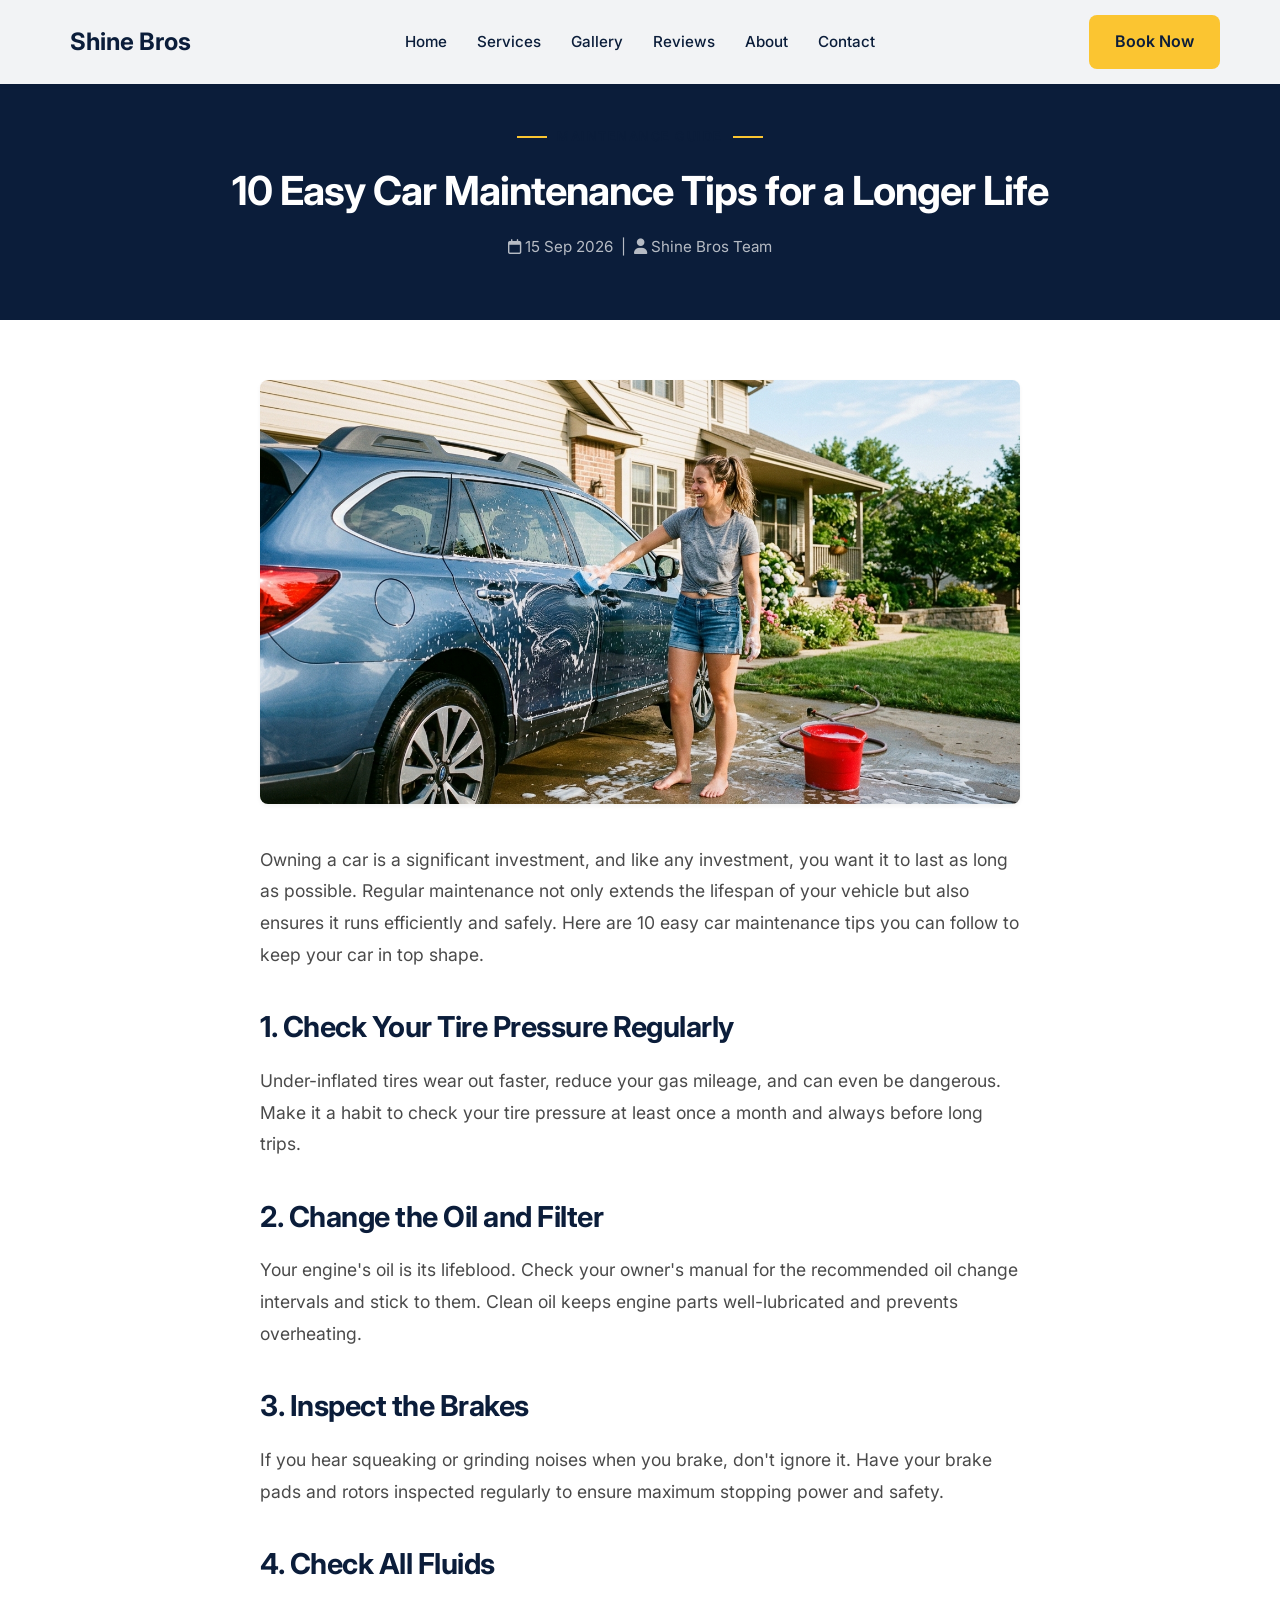
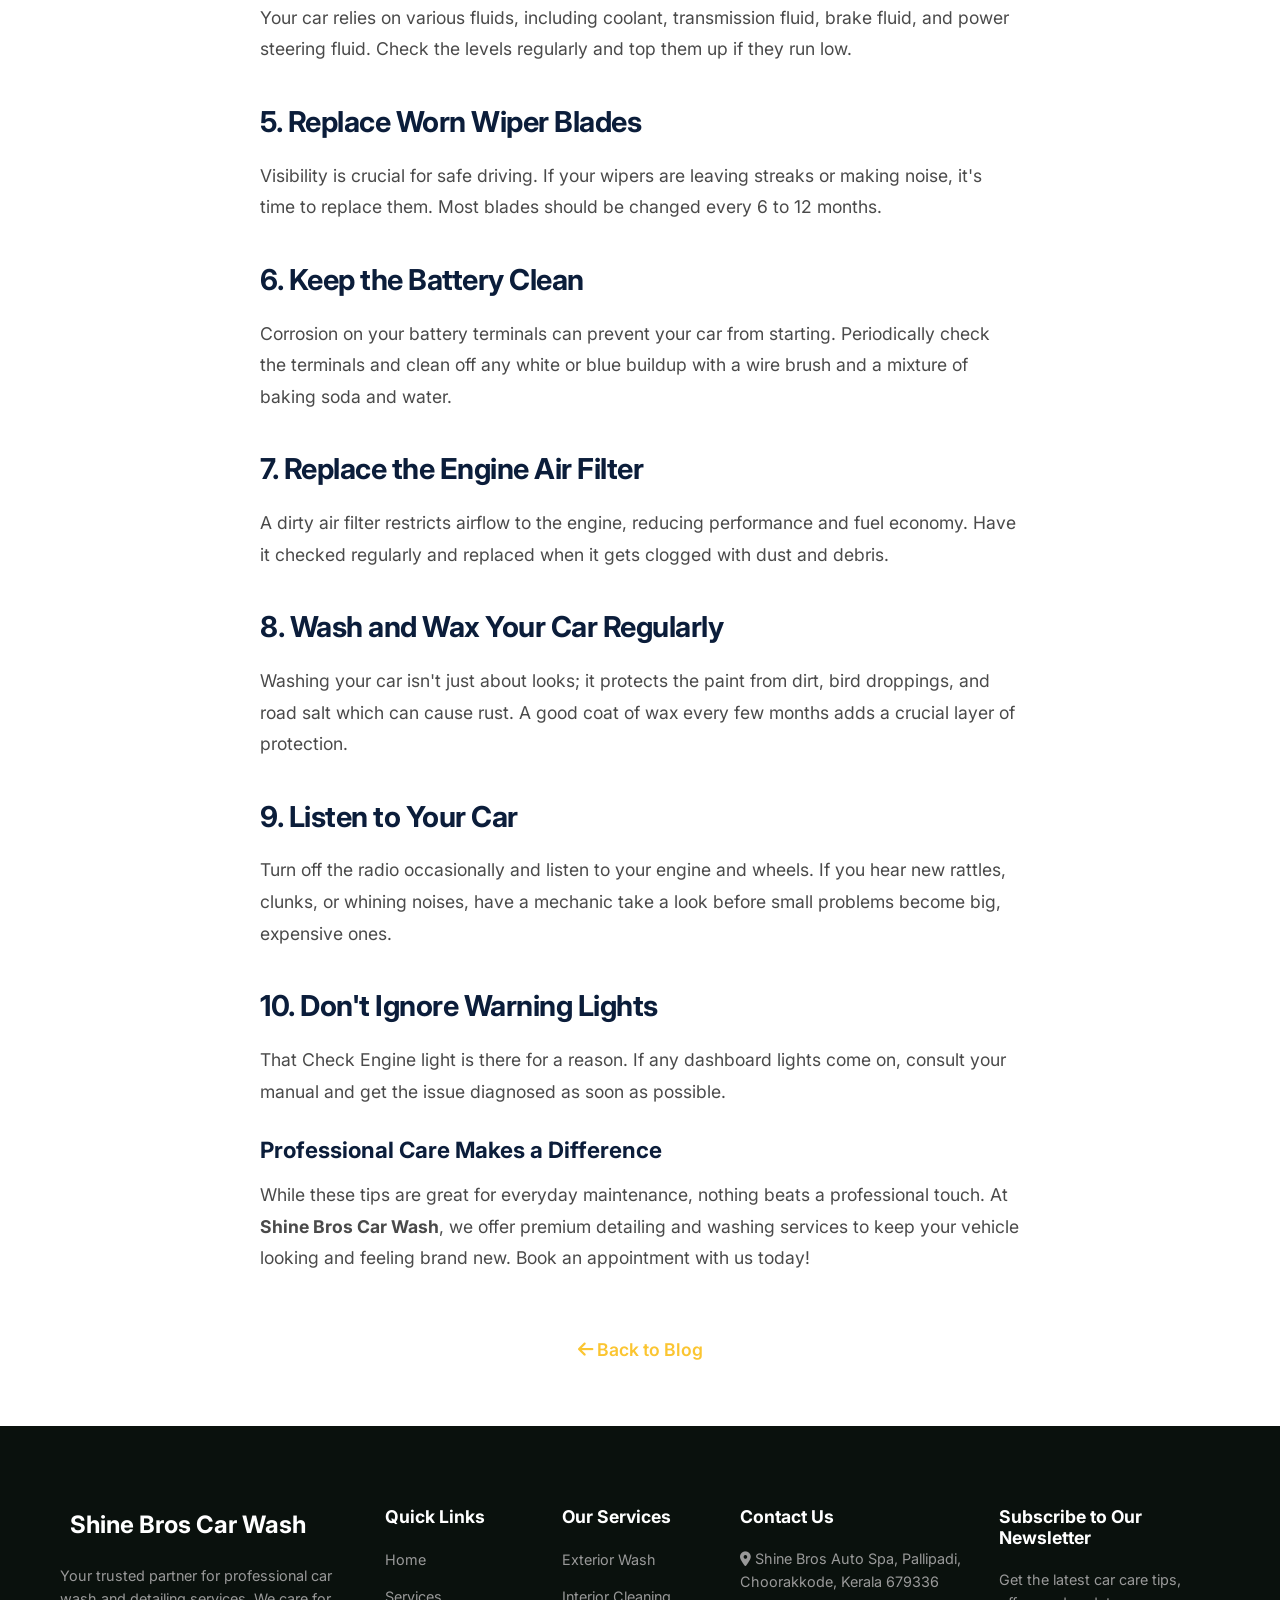
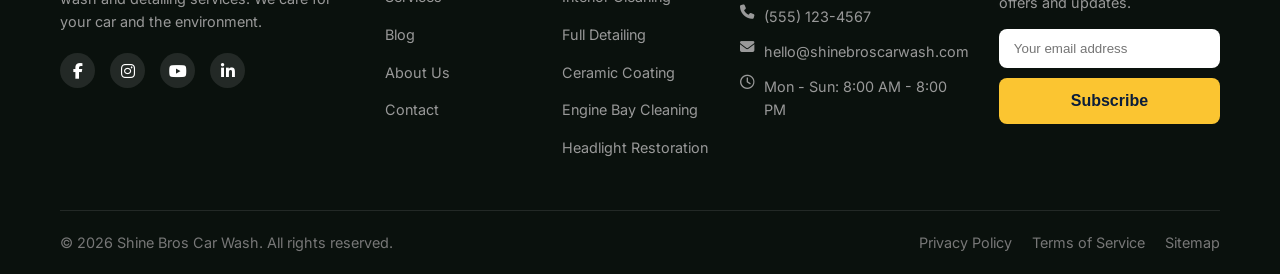
==== blog-1.html @ 3f275d99 "Initial commit with website files" ====
<!DOCTYPE html>
<html lang="en">
<head>
    <meta charset="UTF-8">
    <meta name="viewport" content="width=device-width, initial-scale=1.0">
    <!-- SEO Meta Tags -->
    <title>10 Easy Car Maintenance Tips for a Longer Life | Shine Bros Car Wash</title>
    <meta name="description" content="Discover 10 easy and essential car maintenance tips to extend the life of your vehicle. Expert advice from Shine Bros Car Wash.">
    <meta name="keywords" content="car maintenance tips, car care, extend car life, Shine Bros, auto detailing">
    <meta name="author" content="Shine Bros Car Wash">
    <link rel="canonical" href="https://shinebroscarwash.com/blog-1.html" />
    
    <!-- Open Graph for Social Sharing -->
    <meta property="og:title" content="10 Easy Car Maintenance Tips for a Longer Life">
    <meta property="og:description" content="Keep your car running smoothly and looking brand new with these 10 simple maintenance tips.">
    <meta property="og:image" content="https://shinebroscarwash.com/assets/blog_1.jpg">
    <meta property="og:url" content="https://shinebroscarwash.com/blog-1.html">
    <meta property="og:type" content="article">
    
    <!-- Google Fonts: Inter -->
    <link rel="preconnect" href="https://fonts.googleapis.com">
    <link rel="preconnect" href="https://fonts.gstatic.com" crossorigin>
    <link href="https://fonts.googleapis.com/css2?family=Inter:wght@300;400;500;600;700;800&display=swap" rel="stylesheet">
    <!-- FontAwesome for Icons -->
    <link rel="stylesheet" href="https://cdnjs.cloudflare.com/ajax/libs/font-awesome/6.4.0/css/all.min.css">
    <!-- Custom CSS -->
    <link rel="stylesheet" href="styles.css">

    <!-- JSON-LD Article Schema for SEO -->
    <script type="application/ld+json">
    {
      "@context": "https://schema.org",
      "@type": "Article",
      "headline": "10 Easy Car Maintenance Tips for a Longer Life",
      "image": [
        "https://shinebroscarwash.com/assets/blog_1.jpg"
       ],
      "datePublished": "2026-09-15T08:00:00+08:00",
      "dateModified": "2026-09-15T08:00:00+08:00",
      "author": [{
          "@type": "Organization",
          "name": "Shine Bros Car Wash",
          "url": "https://shinebroscarwash.com"
        }]
    }
    </script>
</head>
<body>
    <!-- Header -->
    <header class="header">
        <div class="container">
            <a href="index.html" class="logo">
                <i class="fa-solid fa-car-wash"></i> Shine Bros
            </a>
            <nav class="nav">
                <ul class="nav-list">
                    <li><a href="index.html#home">Home</a></li>
                    <li><a href="index.html#services">Services</a></li>
                    <li><a href="index.html#gallery">Gallery</a></li>
                    <li><a href="index.html#feedback">Reviews</a></li>
                    <li><a href="index.html#about">About</a></li>
                    <li><a href="index.html#contact">Contact</a></li>
                </ul>
            </nav>
            <a href="index.html#book" class="btn btn-primary">Book Now</a>
            <button class="mobile-toggle"><i class="fa-solid fa-bars"></i></button>
        </div>
    </header>

    <main>
        <section class="blog-post-header">
            <div class="container">
                <span class="badge-line badge-primary" style="justify-content: center; margin-bottom: 20px;">MAINTENANCE GUIDE</span>
                <h1>10 Easy Car Maintenance Tips for a Longer Life</h1>
                <div class="blog-meta">
                    <i class="fa-regular fa-calendar"></i> 15 Sep 2026 &nbsp;|&nbsp; <i class="fa-solid fa-user"></i> Shine Bros Team
                </div>
            </div>
        </section>

        <article class="blog-post-content">
            <img src="assets/blog_1.jpg" alt="Car Maintenance Tips" class="blog-post-image">
            
            <p>Owning a car is a significant investment, and like any investment, you want it to last as long as possible. Regular maintenance not only extends the lifespan of your vehicle but also ensures it runs efficiently and safely. Here are 10 easy car maintenance tips you can follow to keep your car in top shape.</p>
            
            <h2>1. Check Your Tire Pressure Regularly</h2>
            <p>Under-inflated tires wear out faster, reduce your gas mileage, and can even be dangerous. Make it a habit to check your tire pressure at least once a month and always before long trips.</p>
            
            <h2>2. Change the Oil and Filter</h2>
            <p>Your engine's oil is its lifeblood. Check your owner's manual for the recommended oil change intervals and stick to them. Clean oil keeps engine parts well-lubricated and prevents overheating.</p>
            
            <h2>3. Inspect the Brakes</h2>
            <p>If you hear squeaking or grinding noises when you brake, don't ignore it. Have your brake pads and rotors inspected regularly to ensure maximum stopping power and safety.</p>
            
            <h2>4. Check All Fluids</h2>
            <p>Your car relies on various fluids, including coolant, transmission fluid, brake fluid, and power steering fluid. Check the levels regularly and top them up if they run low.</p>
            
            <h2>5. Replace Worn Wiper Blades</h2>
            <p>Visibility is crucial for safe driving. If your wipers are leaving streaks or making noise, it's time to replace them. Most blades should be changed every 6 to 12 months.</p>
            
            <h2>6. Keep the Battery Clean</h2>
            <p>Corrosion on your battery terminals can prevent your car from starting. Periodically check the terminals and clean off any white or blue buildup with a wire brush and a mixture of baking soda and water.</p>
            
            <h2>7. Replace the Engine Air Filter</h2>
            <p>A dirty air filter restricts airflow to the engine, reducing performance and fuel economy. Have it checked regularly and replaced when it gets clogged with dust and debris.</p>
            
            <h2>8. Wash and Wax Your Car Regularly</h2>
            <p>Washing your car isn't just about looks; it protects the paint from dirt, bird droppings, and road salt which can cause rust. A good coat of wax every few months adds a crucial layer of protection.</p>
            
            <h2>9. Listen to Your Car</h2>
            <p>Turn off the radio occasionally and listen to your engine and wheels. If you hear new rattles, clunks, or whining noises, have a mechanic take a look before small problems become big, expensive ones.</p>
            
            <h2>10. Don't Ignore Warning Lights</h2>
            <p>That Check Engine light is there for a reason. If any dashboard lights come on, consult your manual and get the issue diagnosed as soon as possible.</p>
            
            <h3>Professional Care Makes a Difference</h3>
            <p>While these tips are great for everyday maintenance, nothing beats a professional touch. At <strong>Shine Bros Car Wash</strong>, we offer premium detailing and washing services to keep your vehicle looking and feeling brand new. Book an appointment with us today!</p>
            
            <div class="text-center" style="text-align: center;">
                <a href="index.html#blog" class="back-to-blog"><i class="fa-solid fa-arrow-left"></i> Back to Blog</a>
            </div>
        </article>
    </main>

    <!-- Footer -->
    <footer class="footer">
        <div class="container">
            <div class="footer-grid">
                <div class="footer-brand">
                    <a href="index.html" class="logo">
                        <i class="fa-solid fa-car-wash"></i> Shine Bros Car Wash
                    </a>
                    <p>Your trusted partner for professional car wash and detailing services. We care for your car and the environment.</p>
                    <div class="social-links">
                        <a href="#"><i class="fa-brands fa-facebook-f"></i></a>
                        <a href="https://www.instagram.com/shine_bros__/" target="_blank" rel="noopener noreferrer"><i class="fa-brands fa-instagram"></i></a>
                        <a href="#"><i class="fa-brands fa-youtube"></i></a>
                        <a href="#"><i class="fa-brands fa-linkedin-in"></i></a>
                    </div>
                </div>
                <div class="footer-links">
                    <h4>Quick Links</h4>
                    <ul>
                        <li><a href="index.html#home">Home</a></li>
                        <li><a href="index.html#services">Services</a></li>
                        <li><a href="index.html#blog">Blog</a></li>
                        <li><a href="index.html#about">About Us</a></li>
                        <li><a href="index.html#contact">Contact</a></li>
                    </ul>
                </div>
                <div class="footer-links">
                    <h4>Our Services</h4>
                    <ul>
                        <li><a href="index.html#services">Exterior Wash</a></li>
                        <li><a href="index.html#services">Interior Cleaning</a></li>
                        <li><a href="index.html#services">Full Detailing</a></li>
                        <li><a href="index.html#services">Ceramic Coating</a></li>
                        <li><a href="index.html#services">Engine Bay Cleaning</a></li>
                        <li><a href="index.html#services">Headlight Restoration</a></li>
                    </ul>
                </div>
                <div class="footer-contact">
                    <h4>Contact Us</h4>
                    <ul>
                        <li><a href="https://www.google.com/maps/dir//Shine+Bros+Auto+Spa,+Pallipadi,+Choorakkode,+Keralam+679336/@9.9434654,76.3521509,15z/data=!4m8!4m7!1m0!1m5!1m1!1s0x3ba7c57250f399d9:0xfbac68a38a43b9d0!2m2!1d76.22999!2d10.8257762?hl=en-IN&entry=ttu&g_ep=EgoyMDI2MDkxNi4wIKXMDSoASAFQAw%3D%3D" target="_blank" rel="noopener noreferrer" style="color: inherit;"><i class="fa-solid fa-location-dot"></i> Shine Bros Auto Spa, Pallipadi, Choorakkode, Kerala 679336</a></li>
                        <li><i class="fa-solid fa-phone"></i> (555) 123-4567</li>
                        <li><i class="fa-solid fa-envelope"></i> hello@shinebroscarwash.com</li>
                        <li><i class="fa-regular fa-clock"></i> Mon - Sun: 8:00 AM - 8:00 PM</li>
                    </ul>
                </div>
                <div class="footer-newsletter">
                    <h4>Subscribe to Our Newsletter</h4>
                    <p>Get the latest car care tips, offers and updates.</p>
                    <form class="newsletter-form">
                        <input type="email" placeholder="Your email address" required>
                        <button type="submit" class="btn btn-primary">Subscribe</button>
                    </form>
                </div>
            </div>
            <div class="footer-bottom">
                <p>&copy; 2026 Shine Bros Car Wash. All rights reserved.</p>
                <div class="legal-links">
                    <a href="#">Privacy Policy</a>
                    <a href="#">Terms of Service</a>
                    <a href="#">Sitemap</a>
                </div>
            </div>
        </div>
    </footer>

    <script src="script.js"></script>
</body>
</html>
---- styles.css ----
/* Root Variables */
:root {
    --primary-color: #fbc531; /* Yellow */
    --primary-dark: #e1b12c;
    --primary-light: #fdf3d1;
    --secondary-color: #0b1d3a; /* Dark Blue */
    --text-color: #4a4a4a; /* Gray text */
    --bg-color: #ffffff;
    --bg-gray: #f9f9f9;
    --border-color: #eaeaea;
    --font-family: 'Inter', sans-serif;
    --transition: all 0.3s ease;
    --radius: 8px;
    --shadow-sm: 0 2px 4px rgba(0,0,0,0.05);
    --shadow-md: 0 4px 8px rgba(0,0,0,0.1);
    --shadow-lg: 0 10px 20px rgba(0,0,0,0.1);
}

/* Reset & Base */
* {
    margin: 0;
    padding: 0;
    box-sizing: border-box;
}

html {
    scroll-behavior: smooth;
}

body {
    font-family: var(--font-family);
    color: var(--secondary-color);
    background-color: var(--bg-color);
    line-height: 1.6;
    overflow-x: hidden;
}

a {
    text-decoration: none;
    color: inherit;
    transition: var(--transition);
}

ul {
    list-style: none;
}

img {
    max-width: 100%;
    display: block;
}

.container {
    width: 100%;
    max-width: 1200px;
    margin: 0 auto;
    padding: 0 20px;
}

.text-green {
    color: var(--primary-color);
}

.text-center {
    text-align: center;
}

/* Typography */
h1, h2, h3, h4, h5, h6 {
    font-weight: 700;
    line-height: 1.2;
    margin-bottom: 1rem;
    color: var(--secondary-color);
}

h1 {
    font-size: 3.5rem;
    letter-spacing: -1px;
}

h2 {
    font-size: 2.5rem;
    letter-spacing: -0.5px;
}

p {
    margin-bottom: 1rem;
    color: var(--text-color);
}

/* Buttons */
.btn {
    display: inline-block;
    padding: 12px 24px;
    border-radius: var(--radius);
    font-weight: 600;
    font-size: 1rem;
    cursor: pointer;
    text-align: center;
    border: 2px solid transparent;
}

.btn-primary {
    background-color: var(--primary-color);
    color: var(--secondary-color);
}

.btn-primary:hover {
    background-color: var(--primary-dark);
}

.btn-outline {
    background-color: transparent;
    color: var(--secondary-color);
    border-color: var(--border-color);
}

.btn-outline:hover {
    border-color: var(--primary-color);
    color: var(--primary-color);
}

.btn-outline-light {
    background-color: transparent;
    color: #fff;
    border-color: rgba(255, 255, 255, 0.3);
}

.btn-outline-light:hover {
    background-color: #fff;
    color: var(--secondary-color);
    border-color: #fff;
}

/* Badges */
.badge {
    display: inline-block;
    font-size: 0.75rem;
    font-weight: 600;
    letter-spacing: 1px;
    color: var(--text-color);
    text-transform: uppercase;
    margin-bottom: 1rem;
}

.badge-line {
    display: inline-flex;
    align-items: center;
    font-size: 0.8rem;
    font-weight: 600;
    color: var(--secondary-color);
    text-transform: uppercase;
    letter-spacing: 1.5px;
    margin-bottom: 0.5rem;
}
.badge-line::before, .badge-line::after {
    content: '';
    display: block;
    width: 30px;
    height: 2px;
    background-color: var(--primary-color);
    margin: 0 10px;
}

/* Utilities */
.w-100 { width: 100%; }
.mt-3 { margin-top: 1rem; }
.mt-4 { margin-top: 1.5rem; }
.mt-5 { margin-top: 3rem; }
.mb-3 { margin-bottom: 1rem; }
.mb-4 { margin-bottom: 1.5rem; }
.pt-5 { padding-top: 3rem; }
.pb-5 { padding-bottom: 3rem; }
.d-flex { display: flex; }
.gap-3 { gap: 1rem; }
.text-center { text-align: center; }
.me-2 { margin-right: 0.5rem; }
.text-primary { color: var(--primary-color) !important; }

/* Header */
.header {
    position: fixed;
    top: 0;
    left: 0;
    width: 100%;
    background-color: rgba(255, 255, 255, 0.95);
    backdrop-filter: blur(10px);
    z-index: 1000;
    padding: 15px 0;
    box-shadow: var(--shadow-sm);
    transition: var(--transition);
}

.header .container {
    display: flex;
    justify-content: space-between;
    align-items: center;
}

.logo {
    font-size: 1.5rem;
    font-weight: 700;
    display: flex;
    align-items: center;
    gap: 10px;
}

.logo .fa-leaf {
    color: var(--primary-color);
    font-size: 1.8rem;
}

.nav-list {
    display: flex;
    gap: 30px;
}

.nav-list a {
    font-weight: 500;
    color: var(--secondary-color);
    font-size: 0.95rem;
}

.nav-list a:hover, .nav-list a.active {
    color: var(--primary-color);
}

.mobile-toggle {
    display: none;
    background: none;
    border: none;
    font-size: 1.5rem;
    cursor: pointer;
    color: var(--secondary-color);
}

/* Hero Section */
.hero {
    padding-top: 100px;
    padding-bottom: 20px;
    background-color: var(--bg-gray);
    overflow: hidden;
    position: relative;
    min-height: 90vh;
    display: flex;
    align-items: center;
}

.hero .container {
    display: flex;
    align-items: center;
    position: relative;
    z-index: 2;
}

.hero-content {
    flex: 0 0 50%;
    max-width: 50%;
    padding: 40px 0;
}

.hero-actions {
    display: flex;
    gap: 15px;
    margin: 30px 0;
}

.trust-badges {
    display: flex;
    flex-wrap: wrap;
    gap: 20px;
    margin-top: 20px;
}

.trust-item {
    display: flex;
    align-items: center;
    gap: 8px;
    font-size: 0.9rem;
    font-weight: 500;
    color: var(--secondary-color);
}

.hero-image {
    position: absolute;
    top: 0;
    right: 0;
    width: 55%;
    height: 100%;
    z-index: 1;
}

.hero-image img {
    width: 100%;
    height: 100%;
    object-fit: cover;
    -webkit-mask-image: linear-gradient(to right, transparent 0%, black 40%);
    mask-image: linear-gradient(to right, transparent 0%, black 40%);
}

.eco-badge {
    position: absolute;
    bottom: 50px;
    left: 40px;
    background-color: #fff;
    padding: 15px 25px;
    border-radius: var(--radius);
    box-shadow: var(--shadow-md);
    display: flex;
    align-items: center;
    gap: 15px;
    font-weight: 700;
    color: var(--secondary-color);
}

.eco-badge .fa-leaf {
    color: var(--primary-color);
    font-size: 2rem;
}

/* Sections Global */
section {
    padding: 60px 0;
}

#services {
    padding-top: 40px;
}

/* Responsive */
@media (max-width: 992px) {
    .hero .container {
        flex-direction: column;
    }
    h1 {
        font-size: 2.8rem;
    }
    .hero-image {
        margin-top: 40px;
    }
    .eco-badge {
        bottom: 10px;
        right: 10px;
    }
}

@media (max-width: 768px) {
    .nav {
        display: none;
    }
    .header .btn-primary {
        display: none;
    }
    .mobile-toggle {
        display: block;
    }
    .hero {
        padding-top: 100px;
    }
    h1 {
        font-size: 2.2rem;
    }
}

/* --- Services Section Redesign --- */
.services {
    background: linear-gradient(to bottom, rgba(11, 29, 58, 0.95), rgba(11, 29, 58, 0.85)), url('assets/hero_car.jpg');
    background-size: cover;
    background-position: center;
    background-attachment: fixed;
    padding: 0;
    color: #fff;
    position: relative;
}

.services-header-bg {
    padding: 80px 0 160px; /* Extra padding at bottom so cards can overlap */
    color: #fff;
}

.services-header-container {
    display: flex;
    justify-content: space-between;
    align-items: center;
    gap: 40px;
}

.services-header-left {
    flex: 1;
    max-width: 600px;
}

.services-header-left h2 {
    color: #fff;
    font-size: 3rem;
    margin-bottom: 20px;
    margin-top: 10px;
}

.services-header-left p {
    color: rgba(255, 255, 255, 0.8);
    font-size: 1.1rem;
    line-height: 1.6;
    margin-bottom: 30px;
}

.services-header-right {
    flex: 0 0 350px;
    display: flex;
    flex-direction: column;
    gap: 20px;
}

.header-trust-badge {
    display: flex;
    align-items: center;
    gap: 15px;
    background: rgba(255, 255, 255, 0.05);
    padding: 20px;
    border-radius: 12px;
    border: 1px solid rgba(255, 255, 255, 0.1);
    backdrop-filter: blur(10px);
}

.header-trust-badge .icon-wrap i {
    font-size: 1.8rem;
}

.header-trust-badge .badge-text {
    display: flex;
    flex-direction: column;
}

.header-trust-badge .badge-text strong {
    color: #fff;
    font-size: 1.1rem;
    margin-bottom: 5px;
}

.header-trust-badge .badge-text span {
    color: rgba(255, 255, 255, 0.6);
    font-size: 0.9rem;
}

.pricing-tabs {
    display: flex;
    gap: 15px;
    flex-wrap: wrap;
}

.tab-btn {
    padding: 12px 28px;
    background: rgba(255, 255, 255, 0.05);
    border: 1px solid rgba(255, 255, 255, 0.15);
    border-radius: 50px;
    color: #fff;
    font-weight: 600;
    font-size: 1rem;
    cursor: pointer;
    transition: all 0.4s cubic-bezier(0.175, 0.885, 0.32, 1.275);
    display: flex;
    align-items: center;
    gap: 10px;
    backdrop-filter: blur(10px);
    box-shadow: 0 4px 15px rgba(0, 0, 0, 0.1);
}

.tab-btn:hover {
    background: rgba(255, 255, 255, 0.15);
    transform: translateY(-3px) scale(1.02);
    box-shadow: 0 8px 25px rgba(0, 0, 0, 0.2);
    border-color: rgba(255, 255, 255, 0.3);
}

.tab-btn.active {
    background: linear-gradient(135deg, var(--primary-color), var(--primary-dark));
    border-color: transparent;
    color: var(--secondary-color);
    box-shadow: 0 8px 25px rgba(251, 197, 49, 0.4);
    transform: translateY(-2px);
}

.services-content-container {
    margin-top: -100px; /* Pull content up to overlap header */
    position: relative;
    z-index: 10;
}

.pricing-content {
    display: none;
    opacity: 0;
    transition: opacity 0.4s ease;
}

.pricing-content.active {
    display: block;
    opacity: 1;
}

.pricing-list {
    display: grid;
    grid-template-columns: repeat(auto-fit, minmax(320px, 1fr));
    gap: 25px;
}

.price-item {
    background: rgba(255, 255, 255, 0.05);
    backdrop-filter: blur(15px);
    border-radius: 12px;
    overflow: hidden;
    position: relative;
    display: flex;
    flex-direction: column;
    box-shadow: 0 10px 30px rgba(0, 0, 0, 0.2);
    border: 1px solid rgba(255, 255, 255, 0.15);
    transition: transform 0.3s ease, border-color 0.3s ease;
}

.price-item:hover {
    transform: translateY(-5px);
    border-color: rgba(251, 197, 49, 0.3);
}

.badge-popular {
    position: absolute;
    top: 15px;
    left: 15px;
    background: var(--primary-color);
    color: var(--secondary-color);
    padding: 5px 12px;
    border-radius: 20px;
    font-size: 0.8rem;
    font-weight: 700;
    z-index: 2;
    text-transform: uppercase;
}

.card-img {
    height: 200px;
    width: 100%;
    overflow: hidden;
}

.card-img img {
    width: 100%;
    height: 100%;
    object-fit: cover;
    transition: transform 0.5s ease;
}

.price-item:hover .card-img img {
    transform: scale(1.05);
}

.card-content {
    padding: 25px;
    display: flex;
    flex-direction: column;
    flex: 1;
}

.item-details {
    margin-bottom: 20px;
}

.item-details h4 {
    color: #fff;
    font-size: 1.4rem;
    margin-bottom: 8px;
    font-weight: 700;
}

.item-details p {
    font-size: 0.9rem;
    color: rgba(255, 255, 255, 0.6);
    line-height: 1.5;
}

.item-features {
    display: flex;
    flex-wrap: wrap;
    gap: 15px;
    margin-bottom: 25px;
    padding-bottom: 20px;
    border-bottom: 1px solid rgba(255, 255, 255, 0.1);
}

.item-features span {
    font-size: 0.85rem;
    color: rgba(255, 255, 255, 0.8);
    display: flex;
    align-items: center;
    gap: 6px;
}

.item-features span i {
    font-size: 0.9rem;
}

.item-prices {
    margin-top: auto;
}

.price-col {
    display: flex;
    justify-content: space-between;
    align-items: center;
}

.price-col.single-price {
    flex-direction: row;
}

.price-left {
    display: flex;
    flex-direction: column;
}

.size-label {
    font-size: 0.8rem;
    color: rgba(255, 255, 255, 0.5);
    text-transform: uppercase;
    letter-spacing: 1px;
}

.price-col strong {
    color: var(--primary-color);
    font-size: 1.8rem;
    font-weight: 800;
}

.trust-bar {
    display: flex;
    justify-content: space-between;
    background: rgba(255, 255, 255, 0.05);
    backdrop-filter: blur(15px);
    border: 1px solid rgba(255, 255, 255, 0.15);
    border-radius: 12px;
    padding: 30px 40px;
    flex-wrap: wrap;
    gap: 20px;
    box-shadow: 0 10px 30px rgba(0, 0, 0, 0.2);
}

.trust-bar-item {
    display: flex;
    align-items: center;
    gap: 15px;
}

.trust-bar-item i {
    font-size: 2rem;
}

.trust-bar-item div {
    display: flex;
    flex-direction: column;
}

.trust-bar-item div strong {
    color: #fff;
    font-size: 1.1rem;
    margin-bottom: 3px;
}

.trust-bar-item div span {
    color: rgba(255, 255, 255, 0.6);
    font-size: 0.85rem;
}

@media (max-width: 992px) {
    .services-header-container {
        flex-direction: column;
    }
    .services-header-right {
        width: 100%;
        flex: auto;
    }
    .trust-bar {
        flex-direction: column;
        align-items: flex-start;
    }
}

.text-green {
    color: var(--secondary-color);
}

/* --- Eco-Friendly Section --- */
.eco-friendly {
    background: linear-gradient(to right, rgba(11, 29, 58, 0.95) 0%, rgba(11, 29, 58, 0.2) 100%), url('assets/shine_bros_eco_banner_v2.jpg');
    background-size: cover;
    background-position: top center;
    color: #fff;
    padding: 100px 0;
}

.eco-friendly .container {
    display: flex;
    align-items: center;
    justify-content: space-between;
    gap: 50px;
}

.eco-content {
    flex: 1;
    max-width: 600px;
}

.eco-content h2, .eco-content p {
    color: #fff;
    text-shadow: 0 2px 10px rgba(0, 0, 0, 0.5);
}

.eco-content .text-green-light {
    color: #4ade80;
}

.badge-light {
    color: #4ade80;
}

.badge-light::before, .badge-light::after {
    background-color: #4ade80;
}

.eco-features {
    display: grid;
    grid-template-columns: 1fr 1fr;
    gap: 20px;
    margin-top: 30px;
}

.eco-features .feature {
    display: flex;
    align-items: center;
    gap: 10px;
    font-weight: 500;
}

.eco-features .fa-solid {
    color: #4ade80;
    font-size: 1.2rem;
}

.eco-video {
    flex: 0.8;
    background-color: rgba(255,255,255,0.1);
    backdrop-filter: blur(5px);
    padding: 30px;
    border-radius: var(--radius);
    display: flex;
    align-items: center;
    gap: 20px;
    border: 1px solid rgba(255,255,255,0.2);
    cursor: pointer;
    transition: var(--transition);
}

.eco-video:hover {
    background-color: rgba(255,255,255,0.15);
}

.play-btn {
    width: 60px;
    height: 60px;
    border-radius: 50%;
    background-color: #4ade80;
    color: #0e2a18;
    display: flex;
    align-items: center;
    justify-content: center;
    font-size: 1.5rem;
}

.video-text {
    display: flex;
    flex-direction: column;
}

.video-text strong {
    font-size: 1.1rem;
}

.video-text span {
    font-size: 0.9rem;
    opacity: 0.8;
}

/* --- Blog Section --- */
.blog-section {
    background-color: var(--bg-color);
}

.blog-layout {
    display: flex;
    gap: 40px;
}

.blog-main {
    flex: 3;
}

.space-between {
    display: flex;
    justify-content: space-between;
    align-items: flex-end;
}

.view-all {
    font-weight: 600;
    margin-bottom: 1rem;
}

.blog-grid {
    display: grid;
    grid-template-columns: repeat(auto-fit, minmax(280px, 1fr));
    gap: 30px;
    margin-top: 30px;
}

.blog-card {
    border-radius: var(--radius);
    overflow: hidden;
    background-color: #fff;
    box-shadow: var(--shadow-sm);
    transition: var(--transition);
    border: 1px solid var(--border-color);
}

.blog-card:hover {
    box-shadow: var(--shadow-md);
}

.blog-card img {
    width: 100%;
    height: 180px;
    object-fit: cover;
}

.blog-info {
    padding: 20px;
}

.blog-info h3 {
    font-size: 1.1rem;
    margin-bottom: 15px;
    line-height: 1.4;
}

.blog-footer {
    display: flex;
    justify-content: space-between;
    font-size: 0.9rem;
    color: var(--text-color);
}

.popular-searches {
    flex: 1;
    background-color: var(--bg-gray);
    padding: 30px;
    border-radius: var(--radius);
    border: 1px solid var(--border-color);
}

.popular-searches h3 {
    font-size: 1.2rem;
    margin-bottom: 20px;
    display: flex;
    align-items: center;
    gap: 10px;
}

.popular-searches ul {
    display: flex;
    flex-direction: column;
    gap: 15px;
}

.popular-searches li a {
    display: flex;
    align-items: center;
    gap: 10px;
    font-size: 0.95rem;
    color: var(--secondary-color);
    font-weight: 500;
}

.popular-searches li a:hover {
    color: var(--primary-color);
}

/* --- CTA Section --- */
.cta-section {
    background: linear-gradient(rgba(0,0,0,0.7), rgba(0,0,0,0.7)), url('assets/cta_car.jpg');
    background-size: cover;
    background-position: center;
    color: #fff;
    padding: 80px 0;
}

.cta-section .container {
    display: flex;
    align-items: center;
    justify-content: space-between;
}

.cta-content {
    max-width: 500px;
}

.cta-content h2, .cta-content p {
    color: #fff;
}

.cta-section .badge-line {
    color: var(--primary-color);
}

.cta-stats {
    display: flex;
    justify-content: center;
    gap: 50px;
    background-color: rgba(255,255,255,0.1);
    backdrop-filter: blur(10px);
    padding: 35px 60px;
    border-radius: var(--radius);
    border: 1px solid rgba(255,255,255,0.2);
}

.stat-item {
    text-align: center;
    flex: 1;
    display: flex;
    flex-direction: column;
    align-items: center;
    justify-content: center;
}

.stat-item .fa-solid, .stat-item .fa-regular {
    font-size: 2rem;
    color: var(--primary-color);
    margin-bottom: 10px;
}

.stat-item h3 {
    font-size: 2rem;
    color: #fff;
    margin-bottom: 5px;
}

.stat-item p {
    color: #ddd;
    font-size: 0.9rem;
    margin: 0;
}

/* --- Contact Section --- */
.contact-section {
    background: linear-gradient(to right, rgba(11, 29, 58, 0.95), rgba(11, 29, 58, 0.85)), url('assets/interior_clean.jpg');
    background-size: cover;
    background-position: center;
    background-attachment: fixed;
    padding: 80px 0;
    color: #fff;
}

.contact-section h2, .contact-section .badge-line {
    color: #fff;
}

.contact-section .badge-line::before, .contact-section .badge-line::after {
    background-color: var(--primary-color);
}

.contact-grid {
    display: grid;
    grid-template-columns: 1fr 1.5fr;
    gap: 40px;
    align-items: flex-start;
    margin-top: 50px;
}

.contact-info, .contact-form {
    background: rgba(255, 255, 255, 0.05);
    backdrop-filter: blur(15px);
    border: 1px solid rgba(255, 255, 255, 0.15);
    border-radius: 12px;
    padding: 40px;
    box-shadow: 0 10px 30px rgba(0, 0, 0, 0.2);
}

.info-item {
    display: flex;
    gap: 20px;
    margin-bottom: 30px;
}

.info-item:last-child {
    margin-bottom: 0;
}

.info-item i {
    font-size: 1.5rem;
    color: var(--primary-color);
    background: rgba(255, 255, 255, 0.1);
    width: 50px;
    height: 50px;
    display: flex;
    align-items: center;
    justify-content: center;
    border-radius: 50%;
}

.info-item h4 {
    color: #fff;
    margin-bottom: 5px;
    font-size: 1.2rem;
    font-weight: 600;
}

.info-item p, .info-item a {
    color: rgba(255, 255, 255, 0.7) !important;
    margin: 0;
    text-decoration: none !important;
    font-weight: 400 !important;
}

.contact-form {
    display: flex;
    flex-direction: column;
    gap: 20px;
}

.contact-form input, .contact-form textarea {
    width: 100%;
    padding: 15px;
    background: rgba(255, 255, 255, 0.05);
    border: 1px solid rgba(255, 255, 255, 0.2);
    border-radius: 8px;
    color: #fff;
    outline: none;
    transition: all 0.3s ease;
}

.contact-form input::placeholder, .contact-form textarea::placeholder {
    color: rgba(255, 255, 255, 0.5);
}

.contact-form input:focus, .contact-form textarea:focus {
    border-color: var(--primary-color);
    background: rgba(255, 255, 255, 0.15);
}

/* --- Footer --- */
.footer {
    background-color: #0a110d;
    color: #fff;
    padding: 80px 0 20px;
}

.footer-grid {
    display: grid;
    grid-template-columns: 2fr 1fr 1fr 1.5fr 1.5fr;
    gap: 30px;
    margin-bottom: 50px;
}

.footer-brand .logo {
    color: #fff;
    margin-bottom: 20px;
}

.footer-brand p {
    color: #999;
    font-size: 0.9rem;
    margin-bottom: 20px;
}

.social-links {
    display: flex;
    gap: 15px;
}

.social-links a {
    width: 35px;
    height: 35px;
    border-radius: 50%;
    background-color: rgba(255,255,255,0.1);
    display: flex;
    align-items: center;
    justify-content: center;
    color: #fff;
}

.social-links a:hover {
    background-color: var(--primary-color);
}

.footer h4 {
    color: #fff;
    font-size: 1.1rem;
    margin-bottom: 20px;
}

.footer-links ul, .footer-contact ul {
    display: flex;
    flex-direction: column;
    gap: 12px;
}

.footer-links a {
    color: #999;
    font-size: 0.9rem;
}

.footer-links a:hover {
    color: var(--primary-color);
}

.footer-contact li {
    color: #999;
    font-size: 0.9rem;
    display: flex;
    gap: 10px;
}

.footer-newsletter p {
    color: #999;
    font-size: 0.9rem;
    margin-bottom: 15px;
}

.newsletter-form {
    display: flex;
    flex-direction: column;
    gap: 10px;
}

.newsletter-form input {
    padding: 12px 15px;
    border-radius: var(--radius);
    border: none;
    outline: none;
}

.newsletter-form button {
    width: 100%;
}

.footer-bottom {
    display: flex;
    justify-content: space-between;
    align-items: center;
    padding-top: 20px;
    border-top: 1px solid rgba(255,255,255,0.1);
    color: #777;
    font-size: 0.9rem;
}

.footer-bottom p {
    color: #777;
    margin: 0;
}

.legal-links {
    display: flex;
    gap: 20px;
}

.legal-links a:hover {
    color: #fff;
}

/* --- Gallery Section --- */
.gallery-grid {
    display: grid;
    grid-template-columns: repeat(auto-fit, minmax(250px, 1fr));
    gap: 20px;
}

.gallery-item {
    position: relative;
    border-radius: var(--radius);
    overflow: hidden;
    height: 250px;
}

.gallery-item img {
    width: 100%;
    height: 100%;
    object-fit: cover;
    transition: var(--transition);
}

.gallery-item:hover img {
    transform: scale(1.05);
}

.video-item::after {
    content: '';
    position: absolute;
    top: 0; left: 0; right: 0; bottom: 0;
    background-color: rgba(0,0,0,0.3);
}

.play-icon {
    position: absolute;
    top: 50%;
    left: 50%;
    transform: translate(-50%, -50%);
    color: #fff;
    font-size: 3rem;
    z-index: 2;
    cursor: pointer;
}

/* --- Feedback Section --- */
.feedback-grid {
    display: grid;
    grid-template-columns: repeat(auto-fit, minmax(300px, 1fr));
    gap: 30px;
}

.feedback-card {
    background-color: #fff;
    padding: 30px;
    border-radius: var(--radius);
    box-shadow: var(--shadow-sm);
    text-align: center;
}

.stars {
    color: var(--primary-color);
    margin-bottom: 15px;
}

.feedback-card p {
    font-style: italic;
    margin-bottom: 20px;
}

.feedback-card h4 {
    color: var(--secondary-color);
    font-weight: 700;
}

/* --- Booking Form in CTA --- */
.booking-form {
    background: rgba(255, 255, 255, 0.1);
    backdrop-filter: blur(10px);
    padding: 30px;
    border-radius: var(--radius);
    margin-top: 30px;
    border: 1px solid rgba(255, 255, 255, 0.2);
}

.form-group {
    display: flex;
    gap: 15px;
    margin-bottom: 15px;
}

.form-group input, .form-group select {
    flex: 1;
    padding: 12px 15px;
    border-radius: var(--radius);
    border: none;
    outline: none;
    font-family: inherit;
}

.booking-form button {
    width: 100%;
    margin-top: 10px;
}

/* Responsive Updates */
@media (max-width: 1200px) {
    .footer-grid {
        grid-template-columns: repeat(3, 1fr);
    }
    .footer-newsletter {
        grid-column: span 3;
    }
}

@media (max-width: 992px) {
    .blog-layout {
        flex-direction: column;
    }
    .eco-friendly .container {
        flex-direction: column;
    }
    .eco-content, .eco-video {
        width: 100%;
        max-width: 100%;
    }
    .cta-section .container {
        flex-direction: column;
        text-align: center;
        gap: 40px;
    }
    .cta-content {
        margin: 0 auto;
    }
}

@media (max-width: 768px) {
    .eco-features {
        grid-template-columns: 1fr;
    }
    .space-between {
        flex-direction: column;
        align-items: flex-start;
        gap: 10px;
    }
    .cta-stats {
        flex-direction: column;
        gap: 20px;
        width: 100%;
    }
    .footer-grid {
        grid-template-columns: 1fr;
    }
    .footer-newsletter {
        grid-column: span 1;
    }
    .contact-grid {
        grid-template-columns: 1fr;
    }
    .form-group {
        flex-direction: column;
    }
    .footer-bottom {
        flex-direction: column;
        gap: 15px;
        text-align: center;
    }
}

/* --- Booking Modal --- */
.modal-overlay {
    display: none;
    position: fixed;
    top: 0;
    left: 0;
    width: 100%;
    height: 100%;
    background-color: rgba(0, 0, 0, 0.8);
    z-index: 2000;
    backdrop-filter: blur(5px);
    justify-content: center;
    align-items: center;
}

.modal-overlay.active {
    display: flex;
    animation: fadeIn 0.3s ease;
}

.modal-container {
    background-color: #fff;
    width: 90%;
    max-width: 600px;
    border-radius: var(--radius);
    padding: 40px;
    position: relative;
    box-shadow: 0 15px 50px rgba(0,0,0,0.3);
    animation: slideUp 0.3s ease;
}

.close-modal {
    position: absolute;
    top: 20px;
    right: 20px;
    font-size: 1.5rem;
    color: #999;
    cursor: pointer;
    transition: var(--transition);
}

.close-modal:hover {
    color: var(--secondary-color);
}

.modal-header p {
    color: #666;
    margin-bottom: 30px;
}

.booking-form-modal .form-group {
    display: block;
    margin-bottom: 20px;
}

.booking-form-modal .form-group-row {
    display: flex;
    gap: 20px;
}

.booking-form-modal .form-group-row .form-group {
    flex: 1;
}

.booking-form-modal label {
    display: block;
    margin-bottom: 8px;
    font-weight: 600;
    font-size: 0.9rem;
    color: var(--secondary-color);
}

.booking-form-modal input, .booking-form-modal select {
    width: 100%;
    padding: 12px 15px;
    border: 1px solid var(--border-color);
    border-radius: var(--radius);
    font-family: inherit;
    font-size: 1rem;
    transition: var(--transition);
}

.booking-form-modal input:focus, .booking-form-modal select:focus {
    outline: none;
    border-color: var(--primary-color);
}

@keyframes fadeIn {
    from { opacity: 0; }
    to { opacity: 1; }
}

@keyframes slideUp {
    from { transform: translateY(30px); opacity: 0; }
    to { transform: translateY(0); opacity: 1; }
}

/* --- Blog Post Detail Pages --- */
.blog-post-header {
    background-color: var(--secondary-color);
    color: #fff;
    padding: 120px 0 60px;
    text-align: center;
}

.blog-post-header h1 {
    font-size: 2.5rem;
    margin-bottom: 20px;
    color: #fff;
}

.blog-meta {
    color: rgba(255, 255, 255, 0.7);
    font-size: 0.95rem;
}

.blog-post-content {
    max-width: 800px;
    margin: 60px auto;
    padding: 0 20px;
    line-height: 1.8;
    color: #444;
}

.blog-post-content h2 {
    color: var(--secondary-color);
    margin: 40px 0 20px;
    font-size: 1.8rem;
}

.blog-post-content h3 {
    color: var(--secondary-color);
    margin: 30px 0 15px;
    font-size: 1.4rem;
}

.blog-post-content p {
    margin-bottom: 20px;
    font-size: 1.1rem;
}

.blog-post-content ul, .blog-post-content ol {
    margin-bottom: 20px;
    padding-left: 20px;
    font-size: 1.1rem;
}

.blog-post-content li {
    margin-bottom: 10px;
}

.blog-post-image {
    width: 100%;
    border-radius: var(--radius);
    margin-bottom: 40px;
    box-shadow: var(--shadow-sm);
}

.back-to-blog {
    display: inline-block;
    margin-top: 40px;
    color: var(--primary-color);
    font-weight: 600;
    text-decoration: none;
    font-size: 1.1rem;
}

.back-to-blog:hover {
    color: var(--secondary-color);
}

/* Promotional Popups */
.promo-popup-overlay {
    position: fixed;
    top: 0;
    left: 0;
    width: 100vw;
    height: 100vh;
    background-color: rgba(0, 0, 0, 0.7); /* Dark transparent backdrop */
    backdrop-filter: blur(5px);
    z-index: 9999;
    display: flex;
    justify-content: center;
    align-items: center;
    opacity: 0;
    visibility: hidden;
    transition: opacity 0.3s ease, visibility 0.3s ease;
}

.promo-popup-overlay.active {
    opacity: 1;
    visibility: visible;
}

.promo-popup-modal {
    background-color: #ffffff;
    border-radius: 20px;
    box-shadow: var(--shadow-lg);
    position: relative;
    overflow: hidden;
    max-height: 90vh;
    display: flex;
    transform: scale(0.94);
    transition: transform 0.3s cubic-bezier(0.175, 0.885, 0.32, 1.275);
    margin: auto; /* Ensure strict centering */
}

.promo-popup-overlay.active .promo-popup-modal {
    transform: scale(1);
}

.promo-close-btn {
    position: absolute;
    top: 15px;
    right: 15px;
    background: rgba(0, 0, 0, 0.1);
    border: none;
    width: 32px;
    height: 32px;
    border-radius: 50%;
    cursor: pointer;
    font-size: 1.1rem;
    color: var(--secondary-color);
    display: flex;
    align-items: center;
    justify-content: center;
    z-index: 10;
    transition: var(--transition);
}

.promo-close-btn:hover {
    background: var(--primary-color);
    color: #fff;
}

/* Popup 1: Timer Offer */
.promo-popup-1 {
    width: 700px;
    height: 420px;
    flex-direction: row;
}

.promo-popup-1 .promo-img-wrapper {
    width: 45%;
    height: 100%;
}

.promo-popup-1 .promo-img-wrapper img {
    width: 100%;
    height: 100%;
    object-fit: cover;
}

.promo-popup-1 .promo-content {
    width: 55%;
    padding: 40px;
    display: flex;
    flex-direction: column;
    justify-content: center;
    background-color: #fff;
    color: var(--secondary-color);
}

.promo-badge {
    background-color: rgba(255, 201, 40, 0.2);
    color: #cca320; /* Darker yellow for contrast on white */
    padding: 6px 12px;
    border-radius: 20px;
    font-size: 0.75rem;
    font-weight: 700;
    letter-spacing: 1px;
    display: inline-block;
    align-self: flex-start;
    margin-bottom: 15px;
}

.promo-headline {
    font-size: 1.8rem;
    color: var(--secondary-color);
    margin-bottom: 10px;
    line-height: 1.2;
}

.promo-subheading {
    font-size: 0.9rem;
    color: var(--text-color);
    margin-bottom: 15px;
}

.promo-offer {
    font-size: 2.5rem;
    font-weight: 800;
    color: var(--primary-color);
    margin-bottom: 5px;
}

.promo-supporting {
    font-size: 0.95rem;
    margin-bottom: 25px;
    font-weight: 500;
}

.promo-btn {
    background-color: var(--primary-color);
    color: var(--secondary-color) !important;
    font-weight: 700;
    border-radius: 8px;
    padding: 12px 24px;
    text-align: center;
    width: 100%;
    transition: var(--transition);
    display: inline-block;
    border: 2px solid transparent;
}

.promo-btn:hover {
    background-color: var(--primary-dark);
    transform: translateY(-2px);
    color: var(--secondary-color) !important;
}

.promo-popup-1 .promo-secondary-text {
    font-size: 0.75rem;
    color: rgba(0, 0, 0, 0.4);
    text-align: center;
    margin-top: 15px;
    display: block;
}

.promo-popup-2 .promo-secondary-text {
    font-size: 0.75rem;
    color: rgba(255, 255, 255, 0.5);
    text-align: center;
    margin-top: 15px;
    display: block;
}

/* Popup 2: Scroll Offer */
.promo-popup-2 {
    width: 750px;
    background-color: var(--secondary-color);
    color: #fff;
    display: flex;
    flex-direction: row;
}

.promo-popup-overlay.scroll-trigger {
    align-items: flex-end;
    padding-bottom: 30px;
}

.promo-popup-overlay.scroll-trigger .promo-popup-modal {
    transform: translateY(100px);
    opacity: 0;
    transition: transform 0.4s ease, opacity 0.4s ease;
}

.promo-popup-overlay.scroll-trigger.active .promo-popup-modal {
    transform: translateY(0);
    opacity: 1;
}

.promo-popup-2 .promo-img-wrapper {
    width: 40%;
}

.promo-popup-2 .promo-img-wrapper img {
    width: 100%;
    height: 100%;
    object-fit: cover;
}

.promo-popup-2 .promo-content {
    width: 60%;
    padding: 40px;
}

.promo-popup-2 .promo-headline {
    font-size: 1.6rem;
    margin-top: 0;
}

.promo-popup-2 .promo-text {
    color: rgba(255, 255, 255, 0.8);
    font-size: 0.9rem;
    margin-bottom: 20px;
}

.promo-cards {
    display: flex;
    gap: 15px;
    margin-bottom: 25px;
}

.promo-card {
    background: rgba(255, 255, 255, 0.1);
    padding: 15px;
    border-radius: 10px;
    flex: 1;
    border: 1px solid rgba(255, 255, 255, 0.2);
}

.promo-card h4 {
    font-size: 0.85rem;
    color: #fff;
    margin-bottom: 5px;
    margin-top: 0;
}

.promo-card span {
    color: var(--primary-color);
    font-weight: 700;
    font-size: 1.1rem;
}

.promo-actions {
    display: flex;
    gap: 15px;
}

.promo-btn-secondary {
    border: 2px solid rgba(255, 255, 255, 0.3);
    color: #fff !important;
    background: transparent;
    border-radius: 8px;
    padding: 10px 20px;
    font-weight: 600;
    flex: 1;
    text-align: center;
    transition: var(--transition);
}

.promo-btn-secondary:hover {
    border-color: #fff;
    background: rgba(255, 255, 255, 0.1);
}

.promo-popup-2 .promo-btn {
    flex: 1;
    padding: 12px 20px;
}

/* Mobile Responsiveness */
@media (max-width: 768px) {
    .promo-popup-1, .promo-popup-2 {
        flex-direction: column;
        width: 92vw;
        height: auto;
    }

    .promo-popup-1 .promo-img-wrapper, .promo-popup-2 .promo-img-wrapper {
        width: 100%;
        height: 200px;
    }

    .promo-popup-1 .promo-content, .promo-popup-2 .promo-content {
        width: 100%;
        padding: 25px;
    }
    
    .promo-headline {
        font-size: 1.4rem;
    }
    
    .promo-popup-2 .promo-headline {
        font-size: 1.3rem;
    }
    
    .promo-offer {
        font-size: 2rem;
    }
    
    .promo-cards {
        flex-direction: column;
        gap: 10px;
    }
    
    .promo-actions {
        flex-direction: column;
    }
    
    .promo-popup-overlay.scroll-trigger {
        padding-bottom: 20px;
        align-items: center;
    }
}

/* ============================
   Floating Action Buttons
   ============================ */
.floating-actions {
    position: fixed;
    bottom: 30px;
    right: 30px;
    display: flex;
    flex-direction: column;
    gap: 14px;
    z-index: 8000;
}

.fab-whatsapp {
    width: 56px;
    height: 56px;
    border-radius: 50%;
    background: #25D366;
    color: #fff;
    display: flex;
    align-items: center;
    justify-content: center;
    font-size: 1.7rem;
    box-shadow: 0 4px 14px rgba(37, 211, 102, 0.45);
    transition: transform 0.3s ease, box-shadow 0.3s ease;
    cursor: pointer;
}

.fab-whatsapp:hover {
    transform: scale(1.12);
    box-shadow: 0 6px 20px rgba(37, 211, 102, 0.6);
}

.fab-chatbot {
    width: 56px;
    height: 56px;
    border-radius: 50%;
    background: var(--secondary-color);
    color: var(--primary-color);
    border: none;
    display: flex;
    align-items: center;
    justify-content: center;
    font-size: 1.5rem;
    box-shadow: 0 4px 14px rgba(11, 29, 58, 0.4);
    cursor: pointer;
    transition: transform 0.3s ease, box-shadow 0.3s ease;
    animation: chatPulse 2.5s infinite;
}

.fab-chatbot:hover {
    transform: scale(1.12);
    box-shadow: 0 6px 20px rgba(11, 29, 58, 0.55);
}

@keyframes chatPulse {
    0%, 100% { box-shadow: 0 4px 14px rgba(11, 29, 58, 0.4); }
    50% { box-shadow: 0 4px 24px rgba(251, 197, 49, 0.5); }
}

/* ============================
   Chatbot Widget
   ============================ */
.chatbot-widget {
    position: fixed;
    bottom: 110px;
    right: 30px;
    width: 380px;
    max-height: 520px;
    background: #fff;
    border-radius: 16px;
    box-shadow: 0 12px 40px rgba(0, 0, 0, 0.18);
    z-index: 8500;
    display: flex;
    flex-direction: column;
    overflow: hidden;
    opacity: 0;
    visibility: hidden;
    transform: translateY(20px) scale(0.96);
    transition: opacity 0.3s ease, visibility 0.3s ease, transform 0.3s cubic-bezier(0.175, 0.885, 0.32, 1.275);
}

.chatbot-widget.active {
    opacity: 1;
    visibility: visible;
    transform: translateY(0) scale(1);
}

/* Header */
.chatbot-header {
    background: var(--secondary-color);
    color: #fff;
    padding: 16px 20px;
    display: flex;
    align-items: center;
    justify-content: space-between;
}

.chatbot-header-info {
    display: flex;
    align-items: center;
    gap: 12px;
}

.chatbot-avatar {
    width: 38px;
    height: 38px;
    border-radius: 50%;
    background: var(--primary-color);
    color: var(--secondary-color);
    display: flex;
    align-items: center;
    justify-content: center;
    font-size: 1rem;
}

.chatbot-header-info strong {
    display: block;
    font-size: 1rem;
}

.chatbot-status {
    font-size: 0.75rem;
    color: #25D366;
    display: flex;
    align-items: center;
    gap: 4px;
}

.chatbot-status::before {
    content: '';
    width: 7px;
    height: 7px;
    border-radius: 50%;
    background: #25D366;
    display: inline-block;
}

.chatbot-close {
    background: none;
    border: none;
    color: rgba(255, 255, 255, 0.7);
    font-size: 1.2rem;
    cursor: pointer;
    transition: var(--transition);
    padding: 4px;
}

.chatbot-close:hover {
    color: #fff;
}

/* Messages Area */
.chatbot-messages {
    flex: 1;
    overflow-y: auto;
    padding: 18px;
    display: flex;
    flex-direction: column;
    gap: 12px;
    min-height: 220px;
    max-height: 300px;
    background: #f7f8fa;
}

/* Message Bubbles */
.chat-msg {
    max-width: 85%;
    padding: 12px 16px;
    border-radius: 14px;
    font-size: 0.88rem;
    line-height: 1.5;
    animation: msgIn 0.3s ease;
}

@keyframes msgIn {
    from { opacity: 0; transform: translateY(8px); }
    to { opacity: 1; transform: translateY(0); }
}

.chat-msg.bot {
    background: #fff;
    color: var(--secondary-color);
    border-bottom-left-radius: 4px;
    align-self: flex-start;
    box-shadow: 0 1px 4px rgba(0, 0, 0, 0.06);
}

.chat-msg.user {
    background: var(--secondary-color);
    color: #fff;
    border-bottom-right-radius: 4px;
    align-self: flex-end;
}

.chat-msg a {
    color: var(--primary-color);
    font-weight: 600;
    text-decoration: underline;
}

.chat-msg.user a {
    color: var(--primary-color);
}

.chat-msg .msg-link-row {
    display: flex;
    gap: 8px;
    flex-wrap: wrap;
    margin-top: 8px;
}

.chat-msg .msg-link-row a {
    display: inline-flex;
    align-items: center;
    gap: 5px;
    background: rgba(251, 197, 49, 0.15);
    color: var(--secondary-color);
    padding: 5px 12px;
    border-radius: 20px;
    font-size: 0.8rem;
    font-weight: 600;
    text-decoration: none;
    transition: var(--transition);
}

.chat-msg .msg-link-row a:hover {
    background: var(--primary-color);
    color: var(--secondary-color);
}

/* Typing Indicator */
.typing-indicator {
    display: flex;
    gap: 4px;
    padding: 12px 16px;
    align-self: flex-start;
}

.typing-indicator span {
    width: 8px;
    height: 8px;
    border-radius: 50%;
    background: #ccc;
    animation: typeBounce 1.2s infinite ease-in-out;
}

.typing-indicator span:nth-child(2) { animation-delay: 0.15s; }
.typing-indicator span:nth-child(3) { animation-delay: 0.3s; }

@keyframes typeBounce {
    0%, 60%, 100% { transform: translateY(0); background: #ccc; }
    30% { transform: translateY(-6px); background: var(--primary-color); }
}

/* Quick Actions */
.chatbot-quick-actions {
    padding: 8px 18px 12px;
    display: flex;
    flex-wrap: wrap;
    gap: 6px;
    background: #fff;
    border-top: 1px solid #eee;
}

.chatbot-quick-actions button {
    background: #f0f1f5;
    border: none;
    padding: 6px 14px;
    border-radius: 20px;
    font-size: 0.78rem;
    font-weight: 600;
    color: var(--secondary-color);
    cursor: pointer;
    transition: var(--transition);
}

.chatbot-quick-actions button:hover {
    background: var(--primary-color);
    color: var(--secondary-color);
}

/* Input Area */
.chatbot-input-area {
    display: flex;
    padding: 12px 14px;
    gap: 8px;
    border-top: 1px solid #eee;
    background: #fff;
}

.chatbot-input-area input {
    flex: 1;
    border: 1px solid #e0e0e0;
    border-radius: 25px;
    padding: 10px 18px;
    font-size: 0.88rem;
    font-family: var(--font-family);
    outline: none;
    transition: var(--transition);
}

.chatbot-input-area input:focus {
    border-color: var(--primary-color);
    box-shadow: 0 0 0 3px rgba(251, 197, 49, 0.15);
}

.chatbot-input-area button {
    width: 42px;
    height: 42px;
    border: none;
    border-radius: 50%;
    background: var(--primary-color);
    color: var(--secondary-color);
    font-size: 1rem;
    cursor: pointer;
    display: flex;
    align-items: center;
    justify-content: center;
    transition: var(--transition);
}

.chatbot-input-area button:hover {
    background: var(--primary-dark);
    transform: scale(1.05);
}

/* Mobile Responsiveness */
@media (max-width: 480px) {
    .floating-actions {
        bottom: 20px;
        right: 16px;
        gap: 10px;
    }

    .fab-whatsapp, .fab-chatbot {
        width: 50px;
        height: 50px;
        font-size: 1.4rem;
    }

    .chatbot-widget {
        width: calc(100vw - 32px);
        right: 16px;
        bottom: 96px;
        max-height: 70vh;
    }
}

/* ============================
   SCROLL ANIMATIONS
   ============================ */

/* Base hidden state for all animated elements */
.reveal {
    opacity: 0;
    will-change: transform, opacity, filter;
    transition: 
        opacity 0.5s cubic-bezier(0.25, 0.46, 0.45, 0.94),
        transform 0.5s cubic-bezier(0.25, 0.46, 0.45, 0.94),
        filter 0.5s cubic-bezier(0.25, 0.46, 0.45, 0.94);
}

/* Visible state */
.reveal.visible {
    opacity: 1;
    transform: none;
    filter: none;
}

/* --- Animation Variants --- */

/* Fade Up (default) */
.reveal.fade-up {
    transform: translateY(30px);
}

/* Fade Down */
.reveal.fade-down {
    transform: translateY(-30px);
}

/* Fade Left */
.reveal.fade-left {
    transform: translateX(-40px);
}

/* Fade Right */
.reveal.fade-right {
    transform: translateX(40px);
}

/* Scale In */
.reveal.scale-in {
    transform: scale(0.92);
}

/* Blur In */
.reveal.blur-in {
    filter: blur(6px);
    transform: translateY(15px);
}

/* Rotate In */
.reveal.rotate-in {
    transform: perspective(800px) rotateY(8deg) translateX(20px);
}

/* --- Stagger Delays for children --- */
.reveal.delay-1 { transition-delay: 0.05s; }
.reveal.delay-2 { transition-delay: 0.1s; }
.reveal.delay-3 { transition-delay: 0.15s; }
.reveal.delay-4 { transition-delay: 0.2s; }
.reveal.delay-5 { transition-delay: 0.25s; }
.reveal.delay-6 { transition-delay: 0.3s; }

/* Accessibility: Disable animations for users who prefer reduced motion */
@media (prefers-reduced-motion: reduce) {
    .reveal {
        opacity: 1 !important;
        transform: none !important;
        filter: none !important;
        transition: none !important;
    }
}
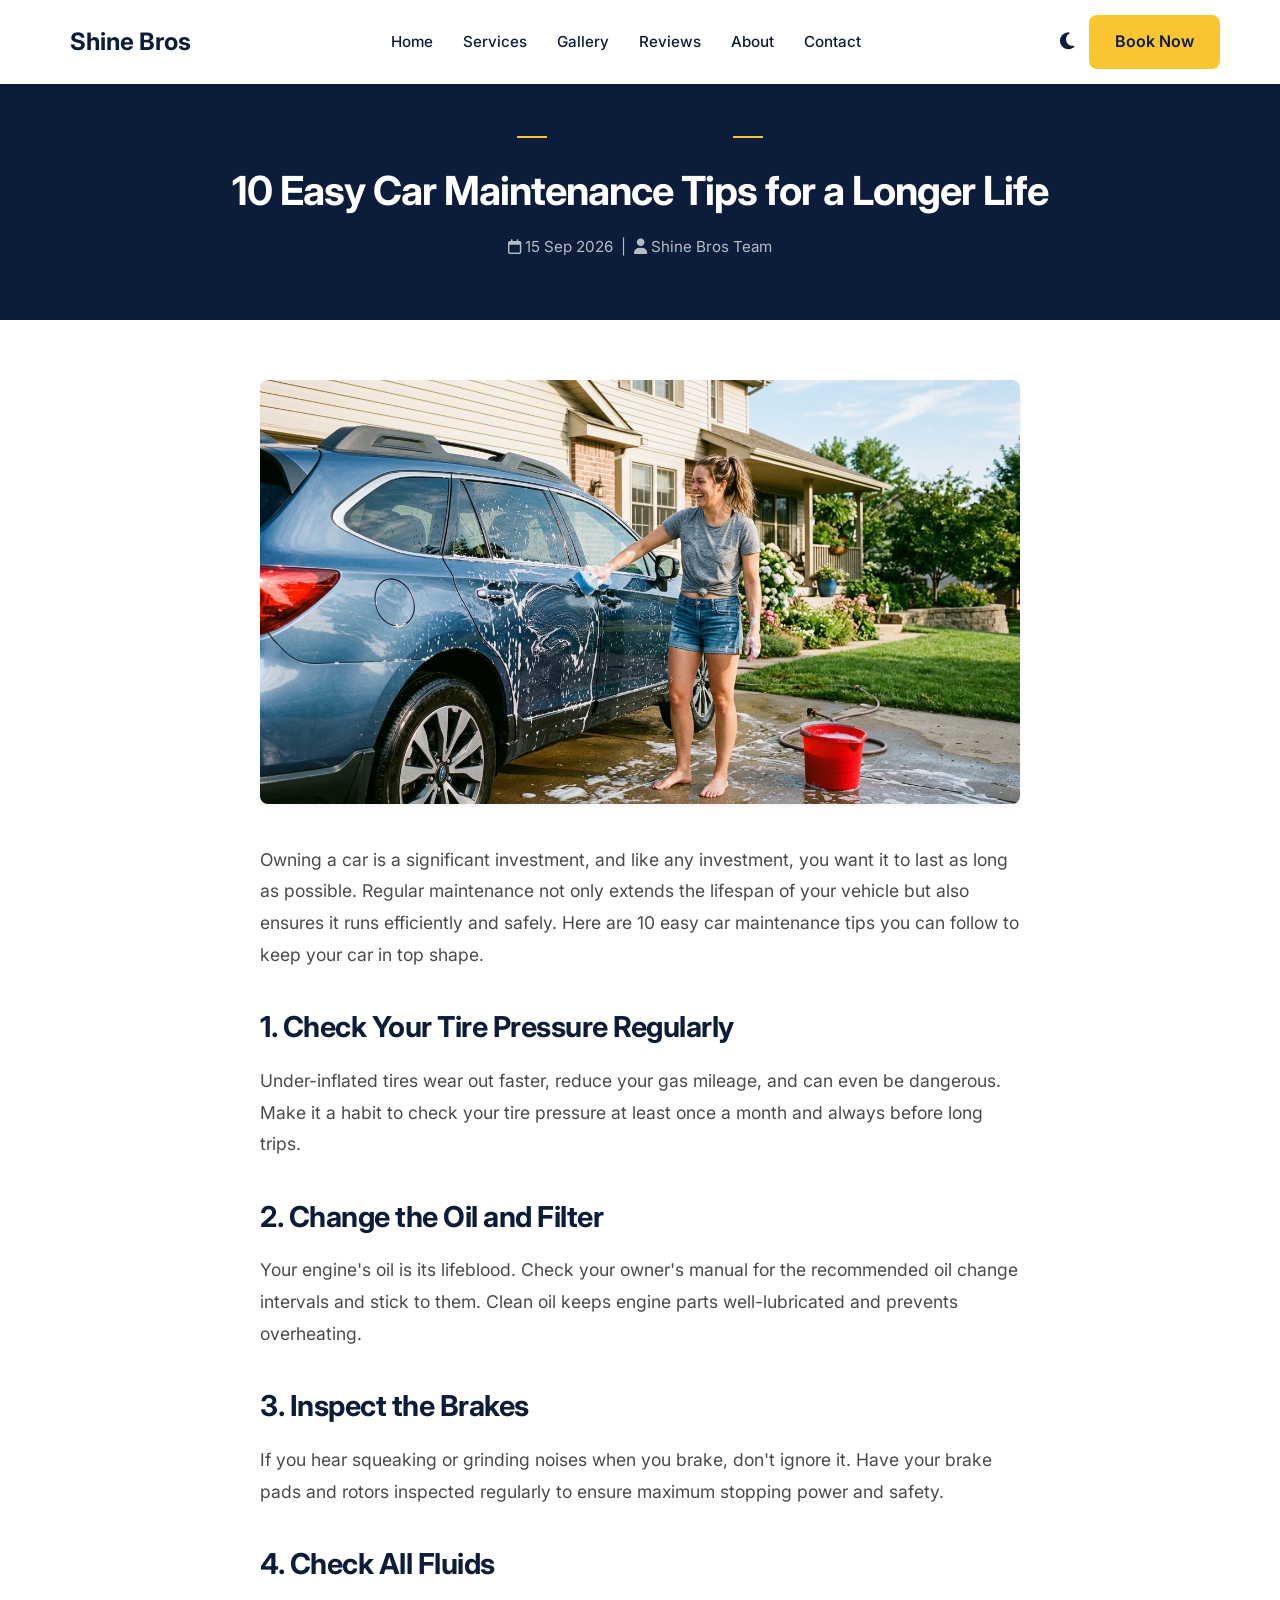
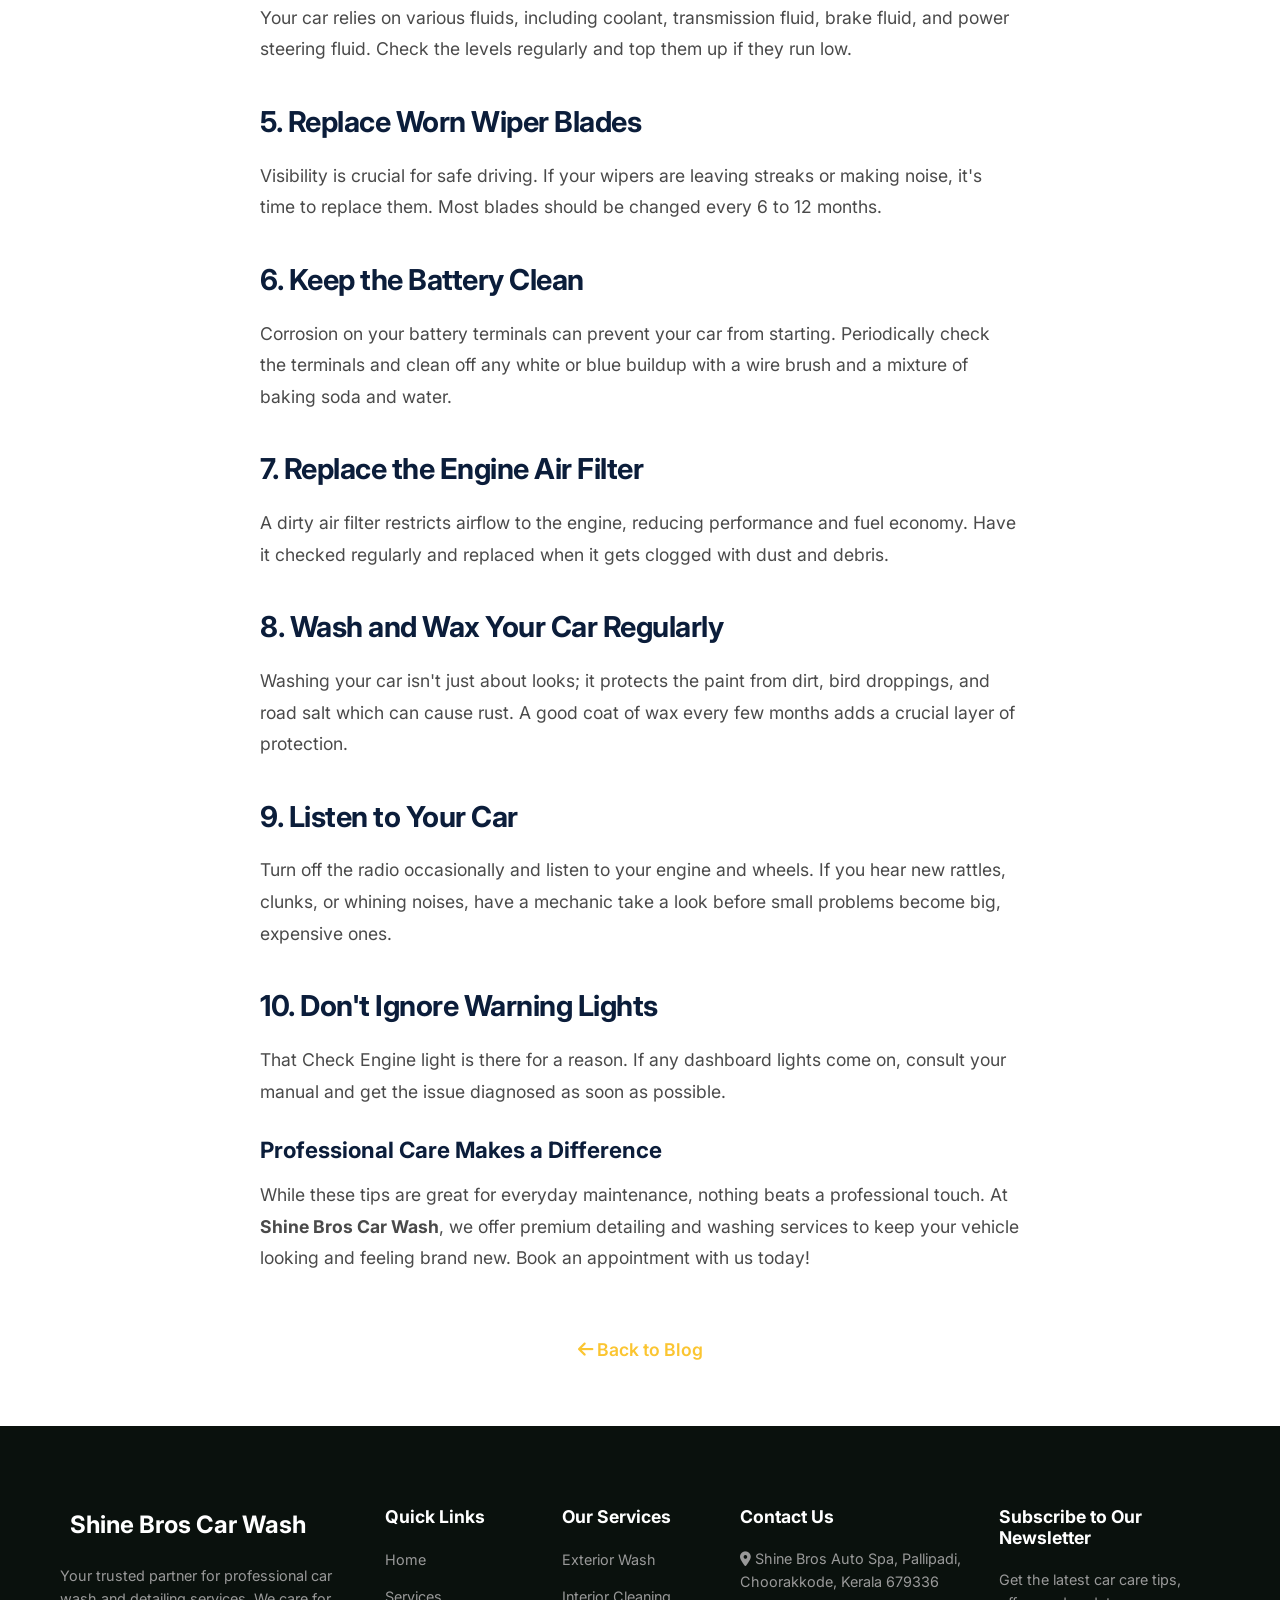
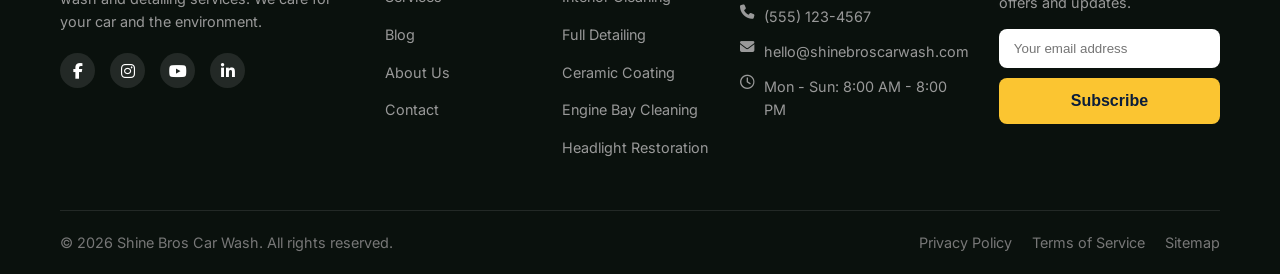
==== commit 3dd362d4: "Fix chatbot dark mode styles and ensure dark mode theme applies universally across all subpages" ====
--- a/blog-1.html
+++ b/blog-1.html
@@ -62,8 +62,13 @@
                     <li><a href="index.html#contact">Contact</a></li>
                 </ul>
             </nav>
-            <a href="index.html#book" class="btn btn-primary">Book Now</a>
-            <button class="mobile-toggle"><i class="fa-solid fa-bars"></i></button>
+            <div class="header-actions" style="display: flex; align-items: center; gap: 15px;">
+                <button id="theme-toggle" class="theme-toggle-btn" aria-label="Toggle Dark Mode" style="background: none; border: none; font-size: 1.2rem; cursor: pointer; color: var(--secondary-color);">
+                    <i class="fa-solid fa-moon"></i>
+                </button>
+                <a href="index.html#book" class="btn btn-primary">Book Now</a>
+                <button class="mobile-toggle"><i class="fa-solid fa-bars"></i></button>
+            </div>
         </div>
     </header>
 
--- a/styles.css
+++ b/styles.css
@@ -14,6 +14,21 @@
     --shadow-sm: 0 2px 4px rgba(0,0,0,0.05);
     --shadow-md: 0 4px 8px rgba(0,0,0,0.1);
     --shadow-lg: 0 10px 20px rgba(0,0,0,0.1);
+    --overlay-rgb: 11, 29, 58; /* Used for gradients over images */
+    --accent-bg: #0b1d3a; /* Deep blue for dark elements in light theme */
+}
+
+[data-theme="dark"] {
+    --bg-color: #121212;
+    --bg-gray: #1e1e1e;
+    --text-color: #e0e0e0;
+    --secondary-color: #ffffff; /* White for headings on dark bg */
+    --border-color: #333333;
+    --shadow-sm: 0 2px 4px rgba(0,0,0,0.2);
+    --shadow-md: 0 4px 8px rgba(0,0,0,0.3);
+    --shadow-lg: 0 10px 20px rgba(0,0,0,0.4);
+    --overlay-rgb: 18, 18, 18; /* Replaces the dark blue overlay with dark gray */
+    --accent-bg: #1e1e1e; /* Dark surface for dark elements in dark theme */
 }
 
 /* Reset & Base */
@@ -25,6 +40,8 @@
 
 html {
     scroll-behavior: smooth;
+    overflow-x: hidden;
+    scroll-padding-top: 80px;
 }
 
 body {
@@ -33,6 +50,7 @@
     background-color: var(--bg-color);
     line-height: 1.6;
     overflow-x: hidden;
+    width: 100%;
 }
 
 a {
@@ -74,12 +92,12 @@
 }
 
 h1 {
-    font-size: 3.5rem;
+    font-size: clamp(2rem, 8vw, 3.5rem);
     letter-spacing: -1px;
 }
 
 h2 {
-    font-size: 2.5rem;
+    font-size: clamp(1.8rem, 6vw, 2.5rem);
     letter-spacing: -0.5px;
 }
 
@@ -127,7 +145,7 @@
 }
 
 .btn-outline-light:hover {
-    background-color: #fff;
+    background: var(--bg-color);
     color: var(--secondary-color);
     border-color: #fff;
 }
@@ -183,7 +201,7 @@
     top: 0;
     left: 0;
     width: 100%;
-    background-color: rgba(255, 255, 255, 0.95);
+    background-color: var(--bg-color);
     backdrop-filter: blur(10px);
     z-index: 1000;
     padding: 15px 0;
@@ -227,11 +245,13 @@
 
 .mobile-toggle {
     display: none;
-    background: none;
+    background: rgba(0, 0, 0, 0.05);
     border: none;
     font-size: 1.5rem;
     cursor: pointer;
     color: var(--secondary-color);
+    padding: 8px 12px;
+    border-radius: 8px;
 }
 
 /* Hero Section */
@@ -302,7 +322,7 @@
     position: absolute;
     bottom: 50px;
     left: 40px;
-    background-color: #fff;
+    background: var(--bg-color);
     padding: 15px 25px;
     border-radius: var(--radius);
     box-shadow: var(--shadow-md);
@@ -329,18 +349,38 @@
 
 /* Responsive */
 @media (max-width: 992px) {
+    .hero {
+        min-height: auto;
+        flex-direction: column-reverse;
+    }
     .hero .container {
         flex-direction: column;
     }
+    .hero-content {
+        max-width: 100%;
+        flex: 0 0 100%;
+        text-align: center;
+        padding-bottom: 0;
+    }
+    .hero-actions, .trust-badges {
+        justify-content: center;
+    }
     h1 {
         font-size: 2.8rem;
     }
     .hero-image {
+        position: relative;
+        width: 100%;
+        height: 400px;
         margin-top: 40px;
+        border-radius: var(--radius);
+        -webkit-mask-image: none;
+        mask-image: none;
     }
     .eco-badge {
-        bottom: 10px;
-        right: 10px;
+        bottom: 20px;
+        right: 20px;
+        left: auto;
     }
 }
 
@@ -348,23 +388,50 @@
     .nav {
         display: none;
     }
+    .nav.nav-open {
+        display: block;
+        position: absolute;
+        top: 100%;
+        left: 0;
+        width: 100%;
+        background-color: var(--primary-dark);
+        padding: 20px;
+        box-shadow: 0 10px 20px rgba(0,0,0,0.5);
+        z-index: 1000;
+    }
+    .nav.nav-open .nav-list {
+        flex-direction: column;
+        align-items: center;
+        gap: 15px;
+    }
     .header .btn-primary {
         display: none;
     }
+    .nav.nav-open .header-mobile-cta {
+        display: block !important;
+        text-align: center;
+        margin-top: 15px;
+        width: 100%;
+    }
     .mobile-toggle {
         display: block;
     }
     .hero {
         padding-top: 100px;
     }
-    h1 {
-        font-size: 2.2rem;
-    }
+
+    .hero-image {
+        height: 250px;
+    }
+    .services-header-bg {
+        padding: 40px 0 100px;
+    }
+
 }
 
 /* --- Services Section Redesign --- */
 .services {
-    background: linear-gradient(to bottom, rgba(11, 29, 58, 0.95), rgba(11, 29, 58, 0.85)), url('assets/hero_car.jpg');
+    background: linear-gradient(to bottom, rgba(var(--overlay-rgb), 0.95), rgba(var(--overlay-rgb), 0.85)), url('assets/hero_car.jpg');
     background-size: cover;
     background-position: center;
     background-attachment: fixed;
@@ -499,7 +566,7 @@
 
 .pricing-list {
     display: grid;
-    grid-template-columns: repeat(auto-fit, minmax(320px, 1fr));
+    grid-template-columns: repeat(auto-fit, minmax(280px, 1fr));
     gap: 25px;
 }
 
@@ -671,10 +738,12 @@
 @media (max-width: 992px) {
     .services-header-container {
         flex-direction: column;
+        align-items: stretch;
     }
     .services-header-right {
         width: 100%;
         flex: auto;
+        align-items: stretch;
     }
     .trust-bar {
         flex-direction: column;
@@ -688,7 +757,7 @@
 
 /* --- Eco-Friendly Section --- */
 .eco-friendly {
-    background: linear-gradient(to right, rgba(11, 29, 58, 0.95) 0%, rgba(11, 29, 58, 0.2) 100%), url('assets/shine_bros_eco_banner_v2.jpg');
+    background: linear-gradient(to right, rgba(var(--overlay-rgb), 0.95) 0%, rgba(var(--overlay-rgb), 0.2) 100%), url('assets/shine_bros_eco_banner_v2.jpg');
     background-size: cover;
     background-position: top center;
     color: #fff;
@@ -822,7 +891,7 @@
 .blog-card {
     border-radius: var(--radius);
     overflow: hidden;
-    background-color: #fff;
+    background: var(--bg-color);
     box-shadow: var(--shadow-sm);
     transition: var(--transition);
     border: 1px solid var(--border-color);
@@ -957,7 +1026,7 @@
 
 /* --- Contact Section --- */
 .contact-section {
-    background: linear-gradient(to right, rgba(11, 29, 58, 0.95), rgba(11, 29, 58, 0.85)), url('assets/interior_clean.jpg');
+    background: linear-gradient(to right, rgba(var(--overlay-rgb), 0.95), rgba(var(--overlay-rgb), 0.85)), url('assets/interior_clean.jpg');
     background-size: cover;
     background-position: center;
     background-attachment: fixed;
@@ -1218,12 +1287,12 @@
 /* --- Feedback Section --- */
 .feedback-grid {
     display: grid;
-    grid-template-columns: repeat(auto-fit, minmax(300px, 1fr));
+    grid-template-columns: repeat(auto-fit, minmax(280px, 1fr));
     gap: 30px;
 }
 
 .feedback-card {
-    background-color: #fff;
+    background: var(--bg-color);
     padding: 30px;
     border-radius: var(--radius);
     box-shadow: var(--shadow-sm);
@@ -1304,11 +1373,30 @@
     .cta-content {
         margin: 0 auto;
     }
+    .cta-content .d-flex {
+        justify-content: center;
+        flex-direction: row;
+        width: 100%;
+    }
+    .cta-content .d-flex .btn {
+        flex: 1;
+        padding: 12px 10px;
+        font-size: 1rem;
+        display: flex;
+        justify-content: center;
+        align-items: center;
+    }
 }
 
 @media (max-width: 768px) {
     .eco-features {
         grid-template-columns: 1fr;
+    }
+    .pricing-list, .blog-grid, .feedback-grid {
+        grid-template-columns: 1fr;
+    }
+    .gallery-grid {
+        grid-template-columns: repeat(auto-fit, minmax(150px, 1fr));
     }
     .space-between {
         flex-direction: column;
@@ -1317,11 +1405,26 @@
     }
     .cta-stats {
         flex-direction: column;
-        gap: 20px;
+        gap: 0;
         width: 100%;
+        padding: 10px 30px;
+        margin: 0 auto;
+        align-items: stretch;
+        justify-content: center;
+        text-align: center;
+    }
+    .cta-stats .stat-item {
+        padding: 30px 0;
+        border-bottom: 1px solid rgba(255, 255, 255, 0.15);
+    }
+    .cta-stats .stat-item:last-child {
+        border-bottom: none;
     }
     .footer-grid {
         grid-template-columns: 1fr;
+    }
+    .footer {
+        padding-bottom: 120px;
     }
     .footer-newsletter {
         grid-column: span 1;
@@ -1360,7 +1463,7 @@
 }
 
 .modal-container {
-    background-color: #fff;
+    background: var(--bg-color);
     width: 90%;
     max-width: 600px;
     border-radius: var(--radius);
@@ -1438,7 +1541,7 @@
 
 /* --- Blog Post Detail Pages --- */
 .blog-post-header {
-    background-color: var(--secondary-color);
+    background-color: var(--accent-bg);
     color: #fff;
     padding: 120px 0 60px;
     text-align: center;
@@ -1515,7 +1618,7 @@
     position: fixed;
     top: 0;
     left: 0;
-    width: 100vw;
+    width: 100%;
     height: 100vh;
     background-color: rgba(0, 0, 0, 0.7); /* Dark transparent backdrop */
     backdrop-filter: blur(5px);
@@ -1534,11 +1637,12 @@
 }
 
 .promo-popup-modal {
-    background-color: #ffffff;
+    background: var(--bg-color);
     border-radius: 20px;
     box-shadow: var(--shadow-lg);
     position: relative;
-    overflow: hidden;
+    overflow-y: auto;
+    overflow-x: hidden;
     max-height: 90vh;
     display: flex;
     transform: scale(0.94);
@@ -1554,18 +1658,19 @@
     position: absolute;
     top: 15px;
     right: 15px;
-    background: rgba(0, 0, 0, 0.1);
+    background: rgba(255, 255, 255, 0.9);
+    color: #333;
     border: none;
     width: 32px;
     height: 32px;
     border-radius: 50%;
     cursor: pointer;
     font-size: 1.1rem;
-    color: var(--secondary-color);
     display: flex;
     align-items: center;
     justify-content: center;
     z-index: 10;
+    box-shadow: 0 2px 5px rgba(0,0,0,0.2);
     transition: var(--transition);
 }
 
@@ -1598,7 +1703,7 @@
     display: flex;
     flex-direction: column;
     justify-content: center;
-    background-color: #fff;
+    background: var(--bg-color);
     color: var(--secondary-color);
 }
 
@@ -1679,10 +1784,20 @@
 /* Popup 2: Scroll Offer */
 .promo-popup-2 {
     width: 750px;
-    background-color: var(--secondary-color);
+    background-color: var(--accent-bg);
     color: #fff;
     display: flex;
     flex-direction: row;
+}
+
+.promo-popup-2 .promo-close-btn {
+    color: #fff;
+    background: rgba(255, 255, 255, 0.1);
+}
+
+.promo-popup-2 .promo-close-btn:hover {
+    background: var(--primary-color);
+    color: var(--secondary-color);
 }
 
 .promo-popup-overlay.scroll-trigger {
@@ -1863,14 +1978,14 @@
     width: 56px;
     height: 56px;
     border-radius: 50%;
-    background: var(--secondary-color);
+    background: var(--accent-bg);
     color: var(--primary-color);
     border: none;
     display: flex;
     align-items: center;
     justify-content: center;
     font-size: 1.5rem;
-    box-shadow: 0 4px 14px rgba(11, 29, 58, 0.4);
+    box-shadow: 0 4px 14px rgba(var(--overlay-rgb), 0.4);
     cursor: pointer;
     transition: transform 0.3s ease, box-shadow 0.3s ease;
     animation: chatPulse 2.5s infinite;
@@ -1878,11 +1993,11 @@
 
 .fab-chatbot:hover {
     transform: scale(1.12);
-    box-shadow: 0 6px 20px rgba(11, 29, 58, 0.55);
+    box-shadow: 0 6px 20px rgba(var(--overlay-rgb), 0.55);
 }
 
 @keyframes chatPulse {
-    0%, 100% { box-shadow: 0 4px 14px rgba(11, 29, 58, 0.4); }
+    0%, 100% { box-shadow: 0 4px 14px rgba(var(--overlay-rgb), 0.4); }
     50% { box-shadow: 0 4px 24px rgba(251, 197, 49, 0.5); }
 }
 
@@ -1895,7 +2010,7 @@
     right: 30px;
     width: 380px;
     max-height: 520px;
-    background: #fff;
+    background: var(--bg-color);
     border-radius: 16px;
     box-shadow: 0 12px 40px rgba(0, 0, 0, 0.18);
     z-index: 8500;
@@ -1916,7 +2031,7 @@
 
 /* Header */
 .chatbot-header {
-    background: var(--secondary-color);
+    background: var(--accent-bg);
     color: #fff;
     padding: 16px 20px;
     display: flex;
@@ -1988,7 +2103,7 @@
     gap: 12px;
     min-height: 220px;
     max-height: 300px;
-    background: #f7f8fa;
+    background: var(--bg-gray);
 }
 
 /* Message Bubbles */
@@ -2007,7 +2122,7 @@
 }
 
 .chat-msg.bot {
-    background: #fff;
+    background: var(--bg-color);
     color: var(--secondary-color);
     border-bottom-left-radius: 4px;
     align-self: flex-start;
@@ -2015,7 +2130,7 @@
 }
 
 .chat-msg.user {
-    background: var(--secondary-color);
+    background: var(--accent-bg);
     color: #fff;
     border-bottom-right-radius: 4px;
     align-self: flex-end;
@@ -2087,18 +2202,18 @@
     display: flex;
     flex-wrap: wrap;
     gap: 6px;
-    background: #fff;
-    border-top: 1px solid #eee;
+    background: var(--bg-color);
+    border-top: 1px solid var(--border-color);
 }
 
 .chatbot-quick-actions button {
-    background: #f0f1f5;
-    border: none;
+    background: var(--bg-gray);
+    border: 1px solid var(--border-color);
     padding: 6px 14px;
     border-radius: 20px;
     font-size: 0.78rem;
     font-weight: 600;
-    color: var(--secondary-color);
+    color: var(--text-color);
     cursor: pointer;
     transition: var(--transition);
 }
@@ -2113,13 +2228,15 @@
     display: flex;
     padding: 12px 14px;
     gap: 8px;
-    border-top: 1px solid #eee;
-    background: #fff;
+    border-top: 1px solid var(--border-color);
+    background: var(--bg-color);
 }
 
 .chatbot-input-area input {
     flex: 1;
-    border: 1px solid #e0e0e0;
+    border: 1px solid var(--border-color);
+    background: var(--bg-color);
+    color: var(--text-color);
     border-radius: 25px;
     padding: 10px 18px;
     font-size: 0.88rem;
@@ -2168,7 +2285,7 @@
     }
 
     .chatbot-widget {
-        width: calc(100vw - 32px);
+        width: calc(100% - 32px);
         right: 16px;
         bottom: 96px;
         max-height: 70vh;
@@ -2191,9 +2308,9 @@
 
 /* Visible state */
 .reveal.visible {
-    opacity: 1;
-    transform: none;
-    filter: none;
+    opacity: 1 !important;
+    transform: none !important;
+    filter: none !important;
 }
 
 /* --- Animation Variants --- */
@@ -2250,4 +2367,4 @@
         filter: none !important;
         transition: none !important;
     }
-}+}
